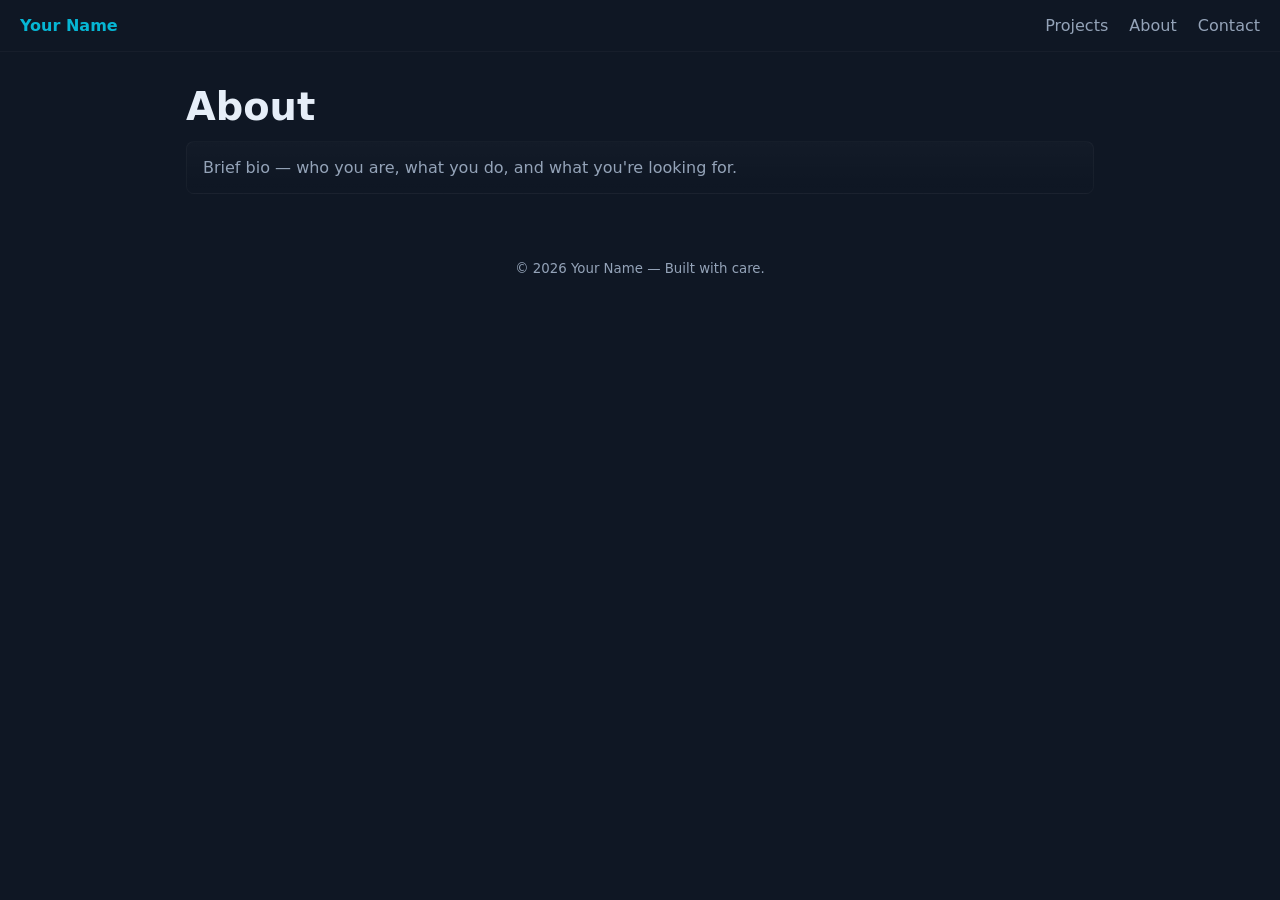
==== about.html @ 28b472ad "added" ====
<!doctype html>
<html lang="en">
<head>
  <meta charset="utf-8">
  <meta name="viewport" content="width=device-width,initial-scale=1">
  <title>About — Your Name</title>
  <link rel="stylesheet" href="index.css">
</head>
<body>
  <header>
    <a class="brand" href="index.html">Your Name</a>
    <nav>
      <a href="projects.html">Projects</a>
      <a href="about.html">About</a>
      <a href="contact.html">Contact</a>
    </nav>
  </header>

  <main class="container">
    <h1>About</h1>
    <div class="card" style="margin-top:.75rem">
      <p style="margin:0;color:var(--muted)">Brief bio — who you are, what you do, and what you're looking for.</p>
    </div>
  </main>

  <footer>
    <small>© <span id="year"></span> Your Name — Built with care.</small>
  </footer>

  <script>document.getElementById('year').textContent = new Date().getFullYear();</script>
</body>
</html>
---- index.css ----
:root{--bg:#0f1724;--card:#0b1220;--accent:#06b6d4;--muted:#94a3b8;color-scheme:dark}
*{box-sizing:border-box}
body{margin:0;font-family:Inter,Segoe UI,Roboto,system-ui,-apple-system,Arial;background:var(--bg);color:#e6eef8}
header{display:flex;justify-content:space-between;align-items:center;padding:1rem 1.25rem;border-bottom:1px solid rgba(255,255,255,0.03)}
a.brand{font-weight:700;color:var(--accent);text-decoration:none}
nav a{color:var(--muted);margin-left:1rem;text-decoration:none}
.container{max-width:940px;margin:2rem auto;padding:0 1rem}
.hero{display:grid;gap:1.25rem;grid-template-columns:1fr;align-items:center}
h1{margin:0;font-size:clamp(1.5rem,3.5vw,2.4rem)}
p.lead{color:var(--muted);margin:0 0 1rem}
.projects{display:grid;grid-template-columns:repeat(auto-fit,minmax(220px,1fr));gap:1rem;margin-top:1.25rem}
.card{background:linear-gradient(180deg,rgba(255,255,255,0.02),transparent);padding:1rem;border-radius:8px;border:1px solid rgba(255,255,255,0.03)}
.card h3{margin:0 0 .5rem}
footer{padding:2rem 1rem;text-align:center;color:var(--muted)}
.actions{margin-top:1rem}
.btn{display:inline-block;padding:.5rem .75rem;border-radius:6px;background:var(--accent);color:#042027;text-decoration:none;font-weight:600}
@media(min-width:700px){.hero{grid-template-columns:1fr 320px}}
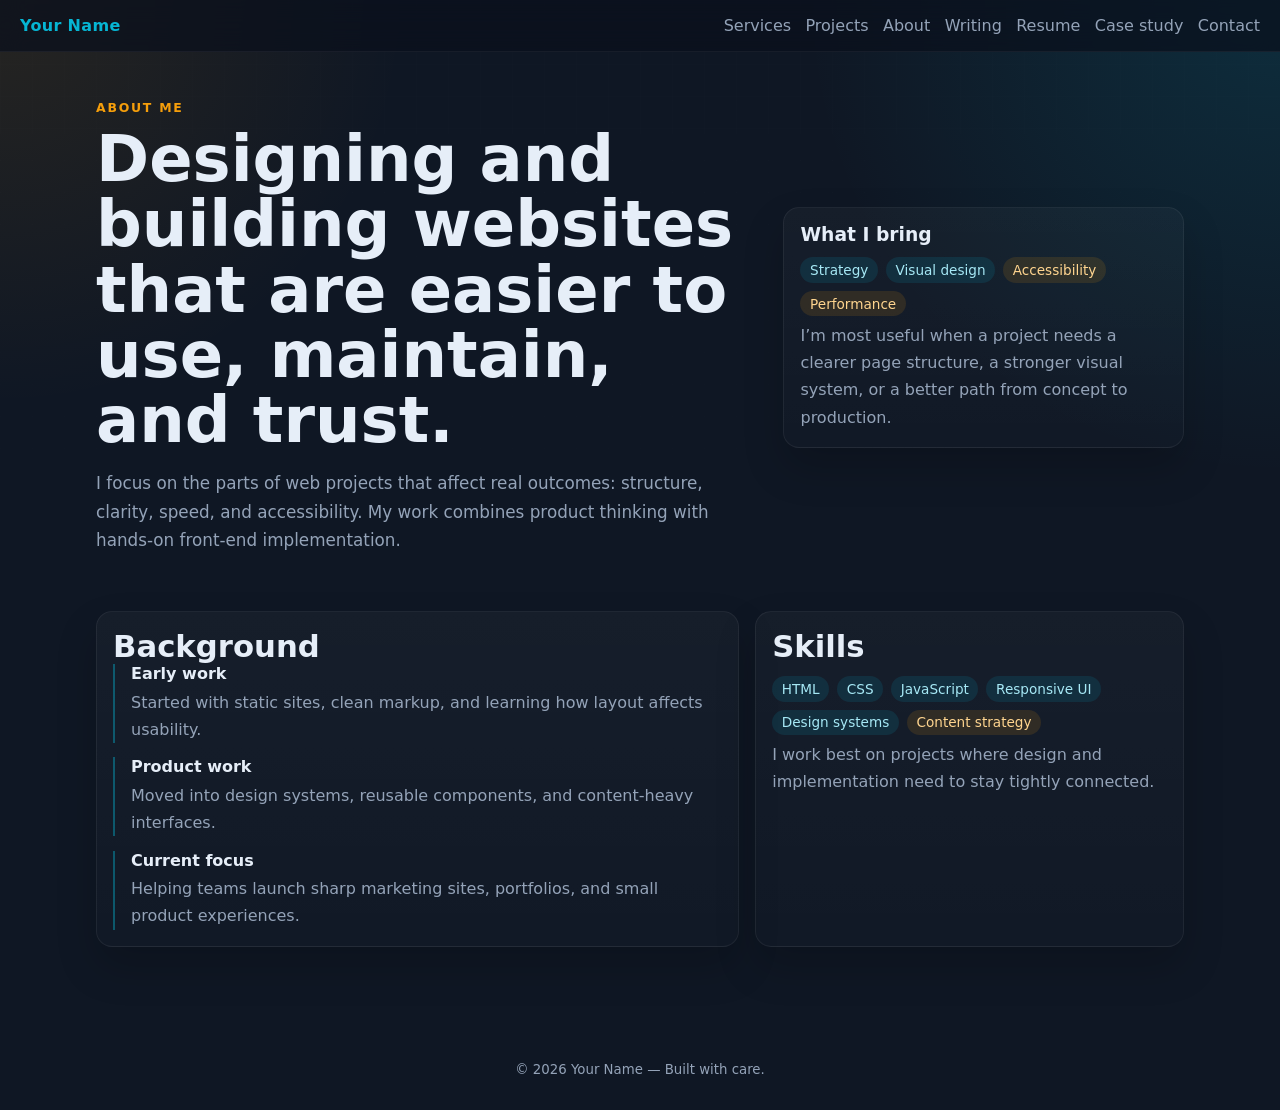
==== commit 869aaf69: "new pages added" ====
--- a/about.html
+++ b/about.html
@@ -10,17 +10,53 @@
   <header>
     <a class="brand" href="index.html">Your Name</a>
     <nav>
+      <a href="services.html">Services</a>
       <a href="projects.html">Projects</a>
       <a href="about.html">About</a>
+      <a href="writing.html">Writing</a>
+      <a href="resume.html">Resume</a>
+      <a href="case-study.html">Case study</a>
       <a href="contact.html">Contact</a>
     </nav>
   </header>
 
   <main class="container">
-    <h1>About</h1>
-    <div class="card" style="margin-top:.75rem">
-      <p style="margin:0;color:var(--muted)">Brief bio — who you are, what you do, and what you're looking for.</p>
-    </div>
+    <section class="hero">
+      <div>
+        <p class="eyebrow">About me</p>
+        <h1>Designing and building websites that are easier to use, maintain, and trust.</h1>
+        <p class="lead">I focus on the parts of web projects that affect real outcomes: structure, clarity, speed, and accessibility. My work combines product thinking with hands-on front-end implementation.</p>
+      </div>
+      <div class="card">
+        <h3>What I bring</h3>
+        <div class="meta">
+          <span class="chip">Strategy</span>
+          <span class="chip">Visual design</span>
+          <span class="chip alt">Accessibility</span>
+          <span class="chip alt">Performance</span>
+        </div>
+        <p class="subtle">I’m most useful when a project needs a clearer page structure, a stronger visual system, or a better path from concept to production.</p>
+      </div>
+    </section>
+
+    <section class="section split">
+      <div class="card">
+        <h2>Background</h2>
+        <div class="timeline">
+          <div class="timeline-item"><strong>Early work</strong><span class="subtle">Started with static sites, clean markup, and learning how layout affects usability.</span></div>
+          <div class="timeline-item"><strong>Product work</strong><span class="subtle">Moved into design systems, reusable components, and content-heavy interfaces.</span></div>
+          <div class="timeline-item"><strong>Current focus</strong><span class="subtle">Helping teams launch sharp marketing sites, portfolios, and small product experiences.</span></div>
+        </div>
+      </div>
+      <div class="card">
+        <h2>Skills</h2>
+        <div class="meta">
+          <span class="chip">HTML</span><span class="chip">CSS</span><span class="chip">JavaScript</span>
+          <span class="chip">Responsive UI</span><span class="chip">Design systems</span><span class="chip alt">Content strategy</span>
+        </div>
+        <p class="subtle">I work best on projects where design and implementation need to stay tightly connected.</p>
+      </div>
+    </section>
   </main>
 
   <footer>
--- a/index.css
+++ b/index.css
@@ -1,17 +1,42 @@
-:root{--bg:#0f1724;--card:#0b1220;--accent:#06b6d4;--muted:#94a3b8;color-scheme:dark}
+:root{--bg:#0f1724;--bg-alt:#111a2b;--card:#0b1220;--accent:#06b6d4;--accent-2:#f59e0b;--muted:#94a3b8;--text:#e6eef8;color-scheme:dark}
 *{box-sizing:border-box}
-body{margin:0;font-family:Inter,Segoe UI,Roboto,system-ui,-apple-system,Arial;background:var(--bg);color:#e6eef8}
-header{display:flex;justify-content:space-between;align-items:center;padding:1rem 1.25rem;border-bottom:1px solid rgba(255,255,255,0.03)}
-a.brand{font-weight:700;color:var(--accent);text-decoration:none}
-nav a{color:var(--muted);margin-left:1rem;text-decoration:none}
-.container{max-width:940px;margin:2rem auto;padding:0 1rem}
-.hero{display:grid;gap:1.25rem;grid-template-columns:1fr;align-items:center}
-h1{margin:0;font-size:clamp(1.5rem,3.5vw,2.4rem)}
-p.lead{color:var(--muted);margin:0 0 1rem}
-.projects{display:grid;grid-template-columns:repeat(auto-fit,minmax(220px,1fr));gap:1rem;margin-top:1.25rem}
-.card{background:linear-gradient(180deg,rgba(255,255,255,0.02),transparent);padding:1rem;border-radius:8px;border:1px solid rgba(255,255,255,0.03)}
+html{scroll-behavior:smooth}
+body{margin:0;font-family:Inter,Segoe UI,Roboto,system-ui,-apple-system,Arial;background:radial-gradient(circle at top right,rgba(6,182,212,0.14),transparent 28%),radial-gradient(circle at top left,rgba(245,158,11,0.1),transparent 24%),var(--bg);color:var(--text)}
+body::before{content:"";position:fixed;inset:0;background-image:linear-gradient(rgba(255,255,255,0.025) 1px,transparent 1px),linear-gradient(90deg,rgba(255,255,255,0.025) 1px,transparent 1px);background-size:32px 32px;mask-image:linear-gradient(to bottom,rgba(0,0,0,0.3),transparent 85%);pointer-events:none}
+header{display:flex;justify-content:space-between;align-items:center;gap:1rem;padding:1rem 1.25rem;border-bottom:1px solid rgba(255,255,255,0.05);backdrop-filter:blur(12px);background:rgba(10,16,28,0.72);position:sticky;top:0;z-index:10}
+a.brand{font-weight:800;color:var(--accent);text-decoration:none;letter-spacing:.02em}
+nav{display:flex;flex-wrap:wrap;justify-content:flex-end;gap:.9rem}
+nav a{color:var(--muted);text-decoration:none}
+nav a:hover,a.brand:hover{color:#fff}
+.container{max-width:1120px;margin:2rem auto;padding:0 1rem 3rem}
+.hero{display:grid;gap:1.25rem;grid-template-columns:1fr;align-items:center;padding:1rem 0 1.5rem}
+.eyebrow{margin:0 0 .75rem;color:var(--accent-2);text-transform:uppercase;letter-spacing:.14em;font-size:.78rem;font-weight:700}
+h1{margin:0;font-size:clamp(2rem,5vw,4rem);line-height:1.02}
+h2{margin:0;font-size:clamp(1.4rem,2.4vw,2rem)}
+p.lead{color:var(--muted);margin:1rem 0 0;max-width:65ch;font-size:1.05rem;line-height:1.7}
+.subtle{color:var(--muted);line-height:1.7}
+.section{margin-top:2rem}
+.section-head{display:flex;justify-content:space-between;gap:1rem;align-items:end;flex-wrap:wrap;margin-bottom:1rem}
+.projects,.grid,.cards{display:grid;grid-template-columns:repeat(auto-fit,minmax(220px,1fr));gap:1rem}
+.cards{grid-template-columns:repeat(auto-fit,minmax(260px,1fr))}
+.card{background:linear-gradient(180deg,rgba(255,255,255,0.03),rgba(255,255,255,0.01));padding:1rem;border-radius:16px;border:1px solid rgba(255,255,255,0.06);box-shadow:0 20px 40px rgba(0,0,0,0.18)}
 .card h3{margin:0 0 .5rem}
+.card p{margin:.35rem 0 0}
+.meta{display:flex;flex-wrap:wrap;gap:.5rem;margin-top:.75rem}
+.chip{display:inline-flex;align-items:center;padding:.3rem .6rem;border-radius:999px;background:rgba(6,182,212,0.12);color:#a6e8f5;font-size:.85rem}
+.chip.alt{background:rgba(245,158,11,0.12);color:#ffd58f}
+.split{display:grid;gap:1rem;grid-template-columns:1fr}
+.timeline{display:grid;gap:.9rem}
+.timeline-item{display:grid;gap:.35rem;padding-left:1rem;border-left:2px solid rgba(6,182,212,0.4)}
+.quote{font-size:1.05rem;line-height:1.8;color:#f5f7fb}
+.stats{display:grid;grid-template-columns:repeat(auto-fit,minmax(140px,1fr));gap:1rem}
+.stat{padding:1rem 1.1rem;border-radius:16px;background:rgba(255,255,255,0.03);border:1px solid rgba(255,255,255,0.06)}
+.stat strong{display:block;font-size:1.8rem;margin-bottom:.2rem}
 footer{padding:2rem 1rem;text-align:center;color:var(--muted)}
-.actions{margin-top:1rem}
-.btn{display:inline-block;padding:.5rem .75rem;border-radius:6px;background:var(--accent);color:#042027;text-decoration:none;font-weight:600}
-@media(min-width:700px){.hero{grid-template-columns:1fr 320px}}
+.actions{margin-top:1.25rem;display:flex;flex-wrap:wrap;gap:.75rem}
+.btn{display:inline-flex;align-items:center;justify-content:center;padding:.7rem 1rem;border-radius:999px;background:var(--accent);color:#042027;text-decoration:none;font-weight:700;border:none;cursor:pointer}
+.btn.secondary{background:transparent;color:#d6eef5;border:1px solid rgba(255,255,255,0.14)}
+form.card{display:grid;gap:.7rem}
+input,textarea{width:100%;padding:.8rem .9rem;border-radius:12px;border:1px solid rgba(255,255,255,0.08);background:rgba(4,10,20,0.55);color:inherit;font:inherit}
+input:focus,textarea:focus{outline:2px solid rgba(6,182,212,0.38);outline-offset:1px}
+@media(min-width:820px){.hero{grid-template-columns:minmax(0,1.5fr) minmax(280px,.9fr)}.split{grid-template-columns:1.2fr .8fr}.hero-copy{padding-right:1rem}}
